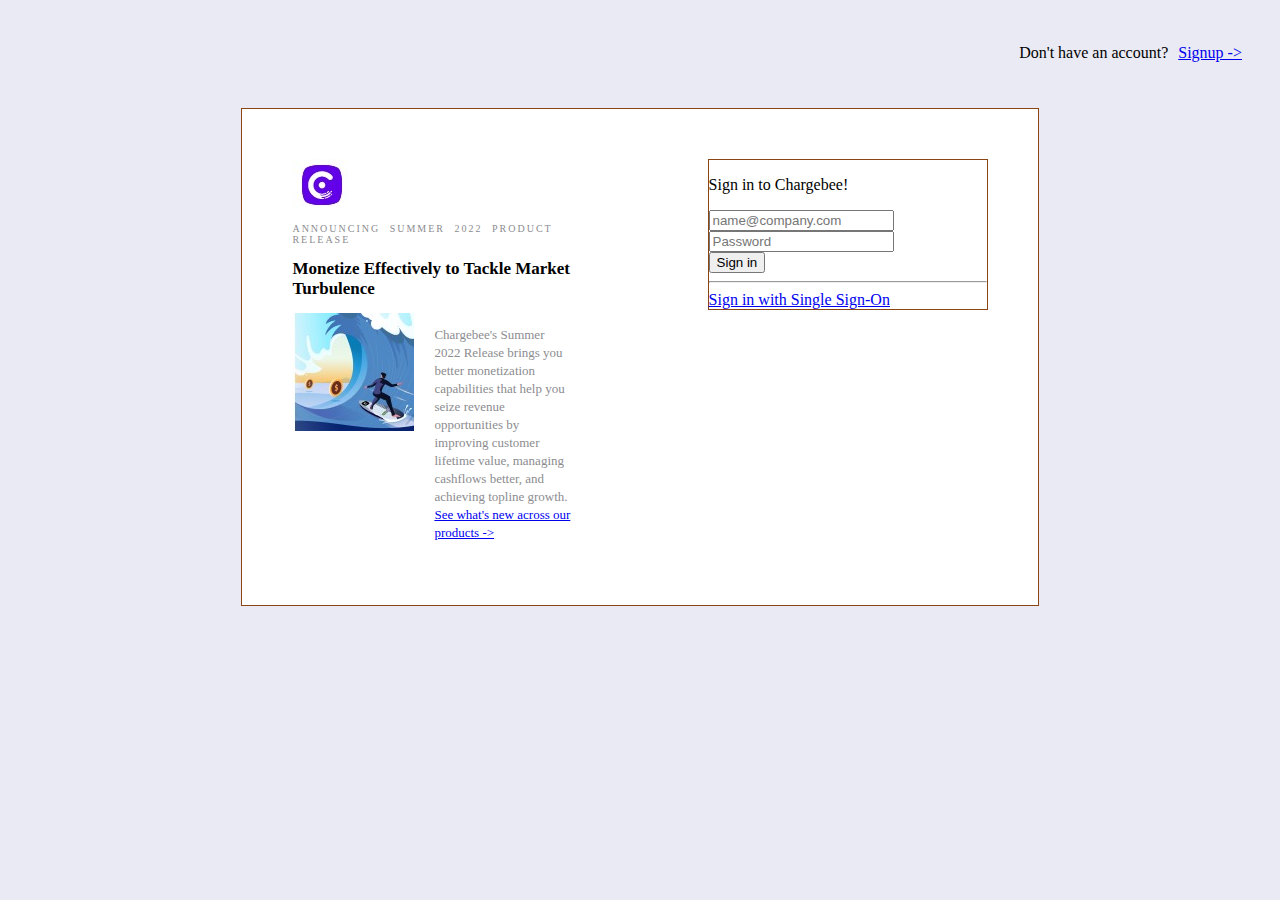
==== loginpage.html @ 1b877549 "Merge pull request #9 from palabhi017/Day-4" ====
<!DOCTYPE html>
<html lang="en">
<head>
    <meta charset="UTF-8">
    <meta http-equiv="X-UA-Compatible" content="IE=edge">
    <meta name="viewport" content="width=device-width, initial-scale=1.0">
    <title>login</title>
    <link rel="stylesheet" href="loginpage.css">
</head>
<body>
    <div id="nav">
        <div id="logo">
            <img src="https://d2jxbtsa1l6d79.cloudfront.net/static/app-static-assets/core/core-2.3.1/images/brand/cn-logotype-black.svg" alt="">
        </div>
        <div id="signup">
            <span><p>Don't have an account?</p></span>
            <a href="#">Signup -></a>
        </div>
    </div>
    <div id="loginpart">
        <div id="offer">
            <img src="images/bluelogo.jpeg" alt="error">
            <p>ANNOUNCING SUMMER 2022 PRODUCT RELEASE</p>
            <h2>Monetize Effectively to Tackle Market Turbulence</h2>
            <div>
                <img src="images/loginimage.jpeg" alt="error">
                <p>Chargebee's Summer 2022 Release brings you better monetization capabilities that help you seize revenue opportunities by improving customer lifetime value, managing cashflows better, and achieving topline growth. <br> <a href="#">See what's new across our products -></a></p>
            </div>
        </div>
        <div id="form">
            <p>Sign in to Chargebee!</p>
            <input type="email" placeholder="name@company.com"><br>
            <input type="password" placeholder="Password"><br>
            <button>Sign in</button>
            <hr>
            <a href="#"><div></div></a>
            <a href="#">Sign in with Single Sign-On</a>
        </div>
    </div>
</body>
</html>
---- loginpage.css ----
body{
    background-color: #eaeaf4;
}

#nav {
    display: flex;
    justify-content: space-between;
    padding-top: 20px;
}

#logo {
    width: 20%;
}

#logo>img {
    width: 35%;
    margin-left: 15%;

}

#signup {
    display: flex;
    width: 20%;
    gap: 10px;
    align-items: center;
}
#loginpart{
    height: auto;
    width: 55%;
    border: 1px solid saddlebrown;
    margin: auto;
    margin-top: 30px;
    display: flex;
    padding: 50px;
    justify-content: space-between;
    background-color: white;
}
#offer{
    height: 100%;
    width: 40%;
    /* border: 1px solid saddlebrown; */

}
#offer>p{
    font-size: 10px;
    word-spacing: 5px;
    letter-spacing: 2px;
    color: #8c8c90;
}
#offer>h2{
    font-size: 17px;
}
#offer>div{
    display: flex;
    gap: 20px;
}
#offer>div>img{
    height: 100%;
}
#offer>div>p{
  font-size: 13px;
  line-height: 18px;
  color: #8c8c90;
}
#form{
    height: 100%;
    width: 40%;
    border: 1px solid saddlebrown;

}
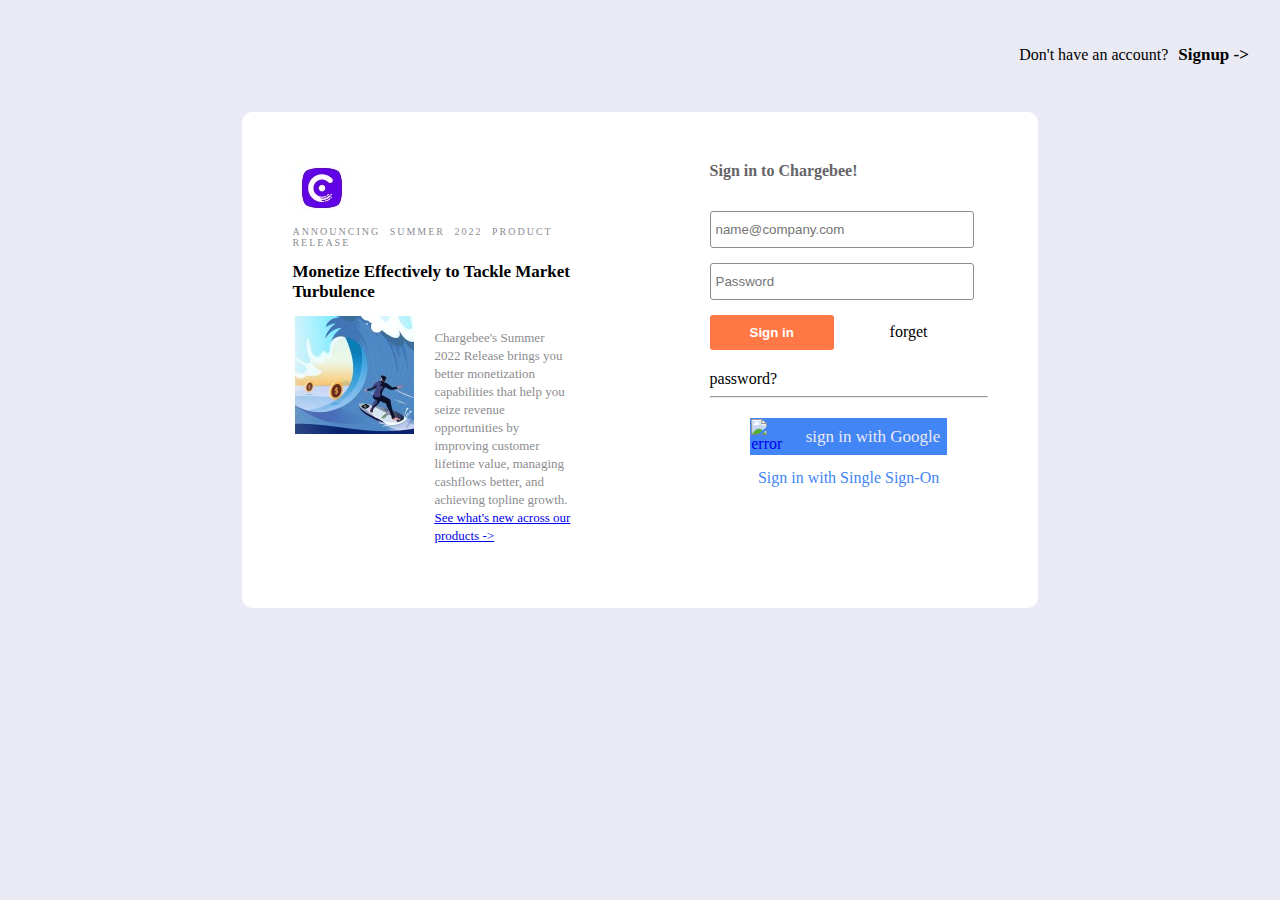
==== commit 20d0a359: "Day 4 work" ====
--- a/loginpage.html
+++ b/loginpage.html
@@ -14,7 +14,7 @@
         </div>
         <div id="signup">
             <span><p>Don't have an account?</p></span>
-            <a href="#">Signup -></a>
+            <a href="#"><p> Signup -></p></a>
         </div>
     </div>
     <div id="loginpart">
@@ -29,12 +29,14 @@
         </div>
         <div id="form">
             <p>Sign in to Chargebee!</p>
-            <input type="email" placeholder="name@company.com"><br>
+            <input id="email" type="email" placeholder="name@company.com"><br>
             <input type="password" placeholder="Password"><br>
-            <button>Sign in</button>
+            <button>Sign in</button><span>forget password?</span>
             <hr>
-            <a href="#"><div></div></a>
-            <a href="#">Sign in with Single Sign-On</a>
+            
+            <a href="#"><div> <img src="https://th.bing.com/th/id/OIP.WQyWuZZ_6C5jCgnifD6C_QHaHa?w=168&h=180&c=7&r=0&o=5&pid=1.7" alt="error">
+                <p>sign in with Google</p></div></a>
+            <a id="slink" href="#"><p>Sign in with Single Sign-On</p></a>
         </div>
     </div>
 </body>
--- a/loginpage.css
+++ b/loginpage.css
@@ -24,16 +24,29 @@
     gap: 10px;
     align-items: center;
 }
+#signup>a>p{
+    color: black;
+    font-size: 17px;
+    font-weight: bold;
+
+}
+#signup>a>p:hover{
+    color: #ff7846;
+}
+#signup>a{
+    text-decoration: none;
+}
 #loginpart{
     height: auto;
     width: 55%;
-    border: 1px solid saddlebrown;
+    /* border: 1px solid saddlebrown; */
     margin: auto;
     margin-top: 30px;
     display: flex;
     padding: 50px;
     justify-content: space-between;
     background-color: white;
+    border-radius: 10px;
 }
 #offer{
     height: 100%;
@@ -50,6 +63,10 @@
 #offer>h2{
     font-size: 17px;
 }
+#offer>h2:hover{
+    color: #3367d6;
+    cursor: pointer;
+}
 #offer>div{
     display: flex;
     gap: 20px;
@@ -65,6 +82,66 @@
 #form{
     height: 100%;
     width: 40%;
-    border: 1px solid saddlebrown;
+    /* border: 1px solid saddlebrown; */
 
 }
+#form>p:first-child{
+    color: #646468;
+    font-weight: bold;
+    margin-top: 0px;
+}
+#form>input{
+    padding: 10px 80px 10px 5px;
+    margin-top: 15px;
+    border-radius: 3px;
+    border: 1px solid #8c8c90;
+}
+#form>span{
+    margin-left: 20%;
+}
+#form>button{
+    padding: 10px 40px;
+    margin-top: 15px;
+    background-color: #ff7846;
+    border: none;
+    color: white;
+    border-radius: 3px;
+    font-weight: bold;
+    margin-bottom: 20px;
+    cursor: pointer;
+}
+#form>a>div{
+    height: 35px;
+    width: 70%;
+    display: flex;
+    align-items: center;
+    border: 1px solid #4285f4;
+    margin: auto;
+    padding: 0px;
+    margin-top: 20px;
+    background-color: #4285f4;
+   
+    
+}
+#form>a{
+    text-decoration: none;
+}
+#form>a>div>img{
+    width: 18%;
+    height: inherit;
+    margin: 0%;
+}
+#form>a>div>p{
+   color: #eaeaf4;
+   font-size: 17px;
+   margin-left: 10%;
+   
+}
+#slink>p{
+    text-align: center;
+    margin-top: 5%;
+    color: #4285f4;
+}
+#slink>p:hover{
+    text-decoration: underline;
+}
